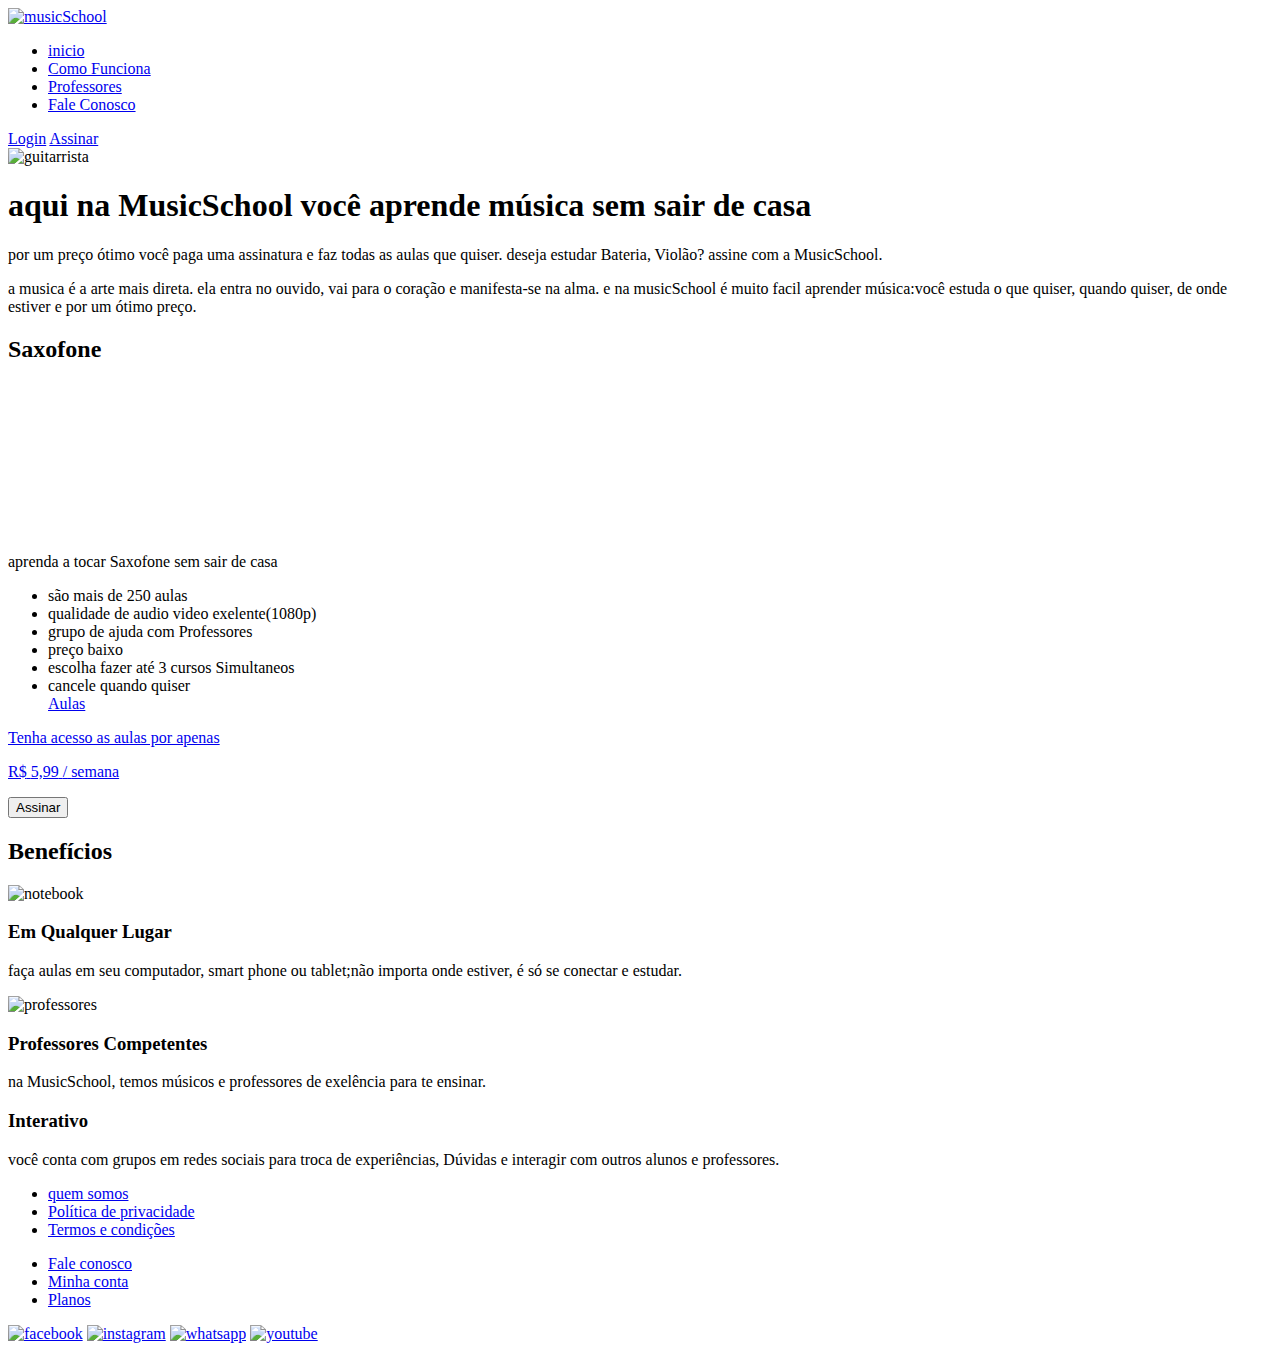
==== index.html @ 0970e5f9 "alterado links para pagina de planos" ====
<!DOCTYPE html>
<html lang="pt-br">
<head>
    <meta charset="UTF-8">
    <meta name="viewport" content="width=device-width, initial-scale=1.0">
    <title>inicio - MusicSchool</title>
    <link rel="stylesheet" href="css/estilo.css">
    <link href="https://fonts.googleapis.com/css2?family=Open+Sans&family=Ubuntu&display=swap" rel="stylesheet"> </head>
<body>
    <header class="head">
        <div class="logo">
            <a href="index.html"><img src="svg/MusicSchoollogo.svg" alt="musicSchool"></a>
        </div>
        <div class="flex-menu">
        <nav class="menu">
            <ul>
               <li><a href="index.html">inicio</a></li>
               <li><a href="comofunciona.html">Como Funciona</a></li>
               <li><a href="professores.html">Professores</a></li>
               <li><a href="contato.html">Fale Conosco</a></li>
            </ul> <!-- menu de navegação principal -->
        </nav>
        <div class="submenu">
            <a href="login.html">Login</a>
            <a href="planos.html" class="btn-assinar">Assinar</a>
        </div>
    </div>
    </header>  <!-- fim do header -->

    <section class="apresentacao">
        <div class="apresentacao-img">
            <img src="img/img-guitarHome.png" alt="guitarrista">
        </div>
        <div class="apresentacao-text">
            <h1>aqui na <span class="musicSchool">MusicSchool</span> você aprende música
                sem sair de casa
            </h1>
            <p class="hide">
                por um preço ótimo você paga uma assinatura e faz todas as aulas que quiser.
                deseja estudar Bateria, Violão? assine com a MusicSchool.
            </p>
            <p class="hide">
                a musica é a arte mais direta. ela entra no ouvido, vai para o coração e manifesta-se na alma.
                e na musicSchool é muito facil aprender música:você estuda o que quiser, quando quiser, de onde estiver e por um ótimo preço.
            </p>
        </div>
    </section>
    <section class="instruments">
        <div class="instruments-item1 stri"></div>
        <div class="instruments-item2 stri"></div>
        <div class="instruments-item3 stri"></div>
        <div class="instruments-item4 stri"></div>
        <div class="instruments-item5 stri"></div>
        <div class="instruments-item6 stri"></div>
    </section>
    <div class="instruments-line"></div>

    <section>
        <h2 class="instrument-active">Saxofone</h2>
        <div class="line"></div>
        <div class="video-instrument">
            <div class="video-play">
                <iframe  src='' frameborder=”0” allowfullscreen>
                </iframe>
            </div>
            <div class="desc-video-play">
                <p>aprenda a tocar <span class="instrumento-rel">Saxofone</span> sem sair de casa</p>
                <ul>
                    <li>são mais de 250 aulas</li>
                    <li>qualidade de audio  video exelente(1080p)</li>
                    <li>grupo de ajuda com Professores</li>
                    <li>preço baixo</li>
                    <li>escolha fazer até 3 cursos Simultaneos</li>
                    <li>cancele quando quiser</li>

                    <a class="btn-aulas" href="login.html">Aulas</a>
                </ul>
                <object data="svg/icons8-música.svg" type="image/svg+xml" class="icon-music1"></object>
                <object data="svg/icons8-música.svg" type="image/svg+xml" class="icon-music2"></object>
                <object data="svg/icons8-música.svg" type="image/svg+xml" class="icon-music3"></object>
                <object data="svg/icons8-música.svg" type="image/svg+xml" class="icon-music4"></object>


            </div>
        </div>
    </section>

    <div class="card-container">
        <a href="planos.html">
        <div class="card">
            <div class="grid1">
                <p>Tenha acesso as aulas por apenas</p>
            </div>
            <div class="grid2">
                <object data="svg/contract.svg" type="image/svg+xml"></object>
            </div>
            <div class="grid3">
                <p><span class="s-moeda">R$</span>
                    <span class="s-preco">5,99</span>
                    <span>/</span>
                    <span class="plano">semana</span>
                </p>          
            </div>
            <div class="grid4">
                <button class="btn-as-card grid4">Assinar</button>
            </div>  
        </div>
    </a>
    </div>
    <!-- fim do card -->

    <div class="servicos">
        <h2>Benefícios</h2>
        <div class="servicos-container">
            <div class="bnf1">
                <img src="svg/notebook.svg" alt="notebook">
                <h3>Em Qualquer Lugar</h3>
                <p>
                    faça aulas em seu computador, smart phone ou tablet;não importa onde 
                    estiver, é só se conectar e estudar.
                </p>
            </div>
            <div class="bnf2">
                <img src="svg/education.svg" alt="professores">
                <h3>Professores Competentes</h3>
                <p>
                    na MusicSchool, temos músicos e professores de exelência para te ensinar.
                </p>
            </div>
            <div class="bnf3">
                <object data="svg/message.svg" type="image/svg+xml"></object>
                <h3>Interativo</h3>
                <p>
                    você conta com grupos em redes sociais para troca de experiências, Dúvidas
                    e interagir com outros alunos e professores.
                </p>
            </div>
        </div>
    </div>
    <footer class="footer">
        <nav class="nav-footer">
            <ul>
                <li><a href="#">quem somos</a></li>
                <li><a href="#">Política de privacidade</a></li>
                <li><a href="#">Termos e condições</a></li>
            </ul>
            <ul>
                <li><a href="contato.html">Fale conosco</a></li>
                <li><a href="login.html">Minha conta</a></li>
                <li><a href="planos.html">Planos</a></li>
            </ul>
        </nav>
        <div class="redes-sociais">
            <a href="#"><img src="svg/facebook.svg" alt="facebook"></a>
            <a href="#"><img src="svg/instagram(1).svg" alt="instagram"></a>
            <a href="#"> <img src="svg/whatsapp.svg" alt="whatsapp"></a>
            <a href="#"><img src="svg/youtube.svg" alt="youtube"></a>
        </div>
    </footer>

    <script src="https://ajax.googleapis.com/ajax/libs/jquery/3.5.1/jquery.min.js"></script>
    <script src="JS/script.js"></script>
</body>
</html>
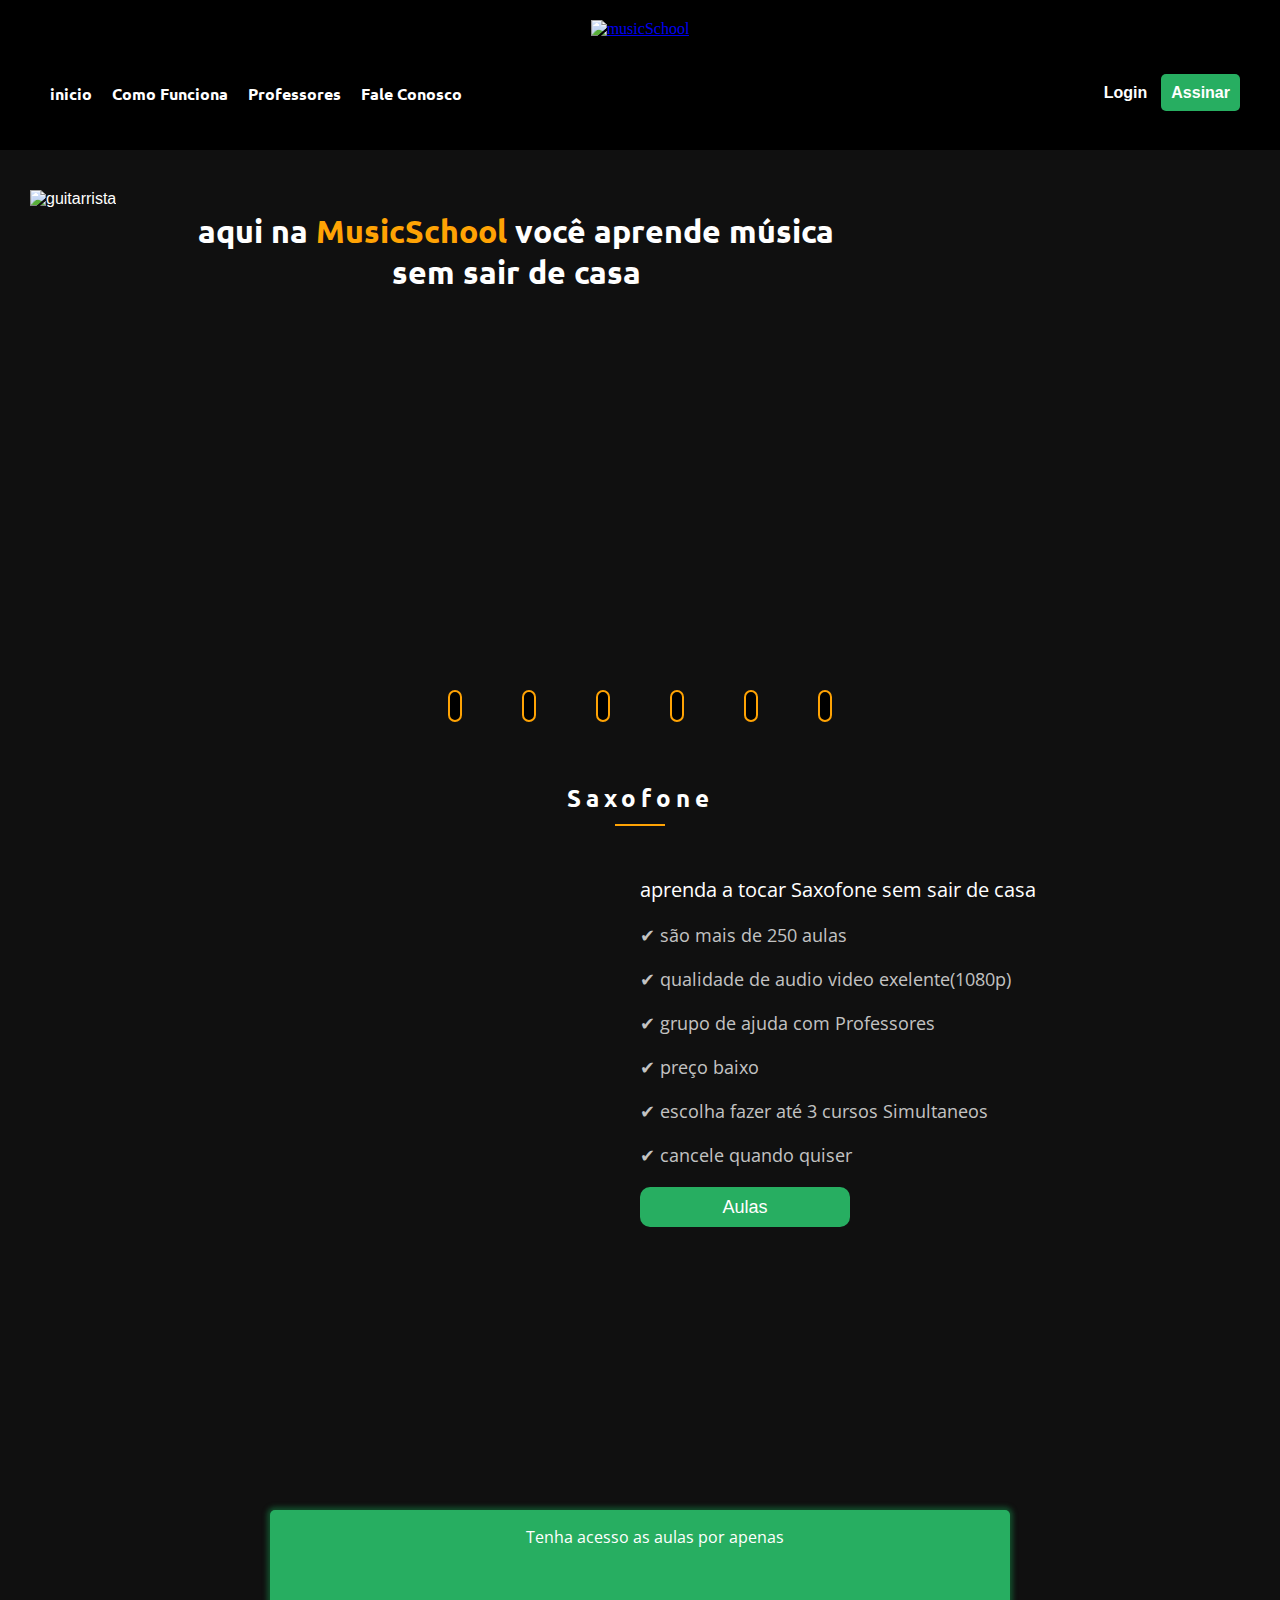
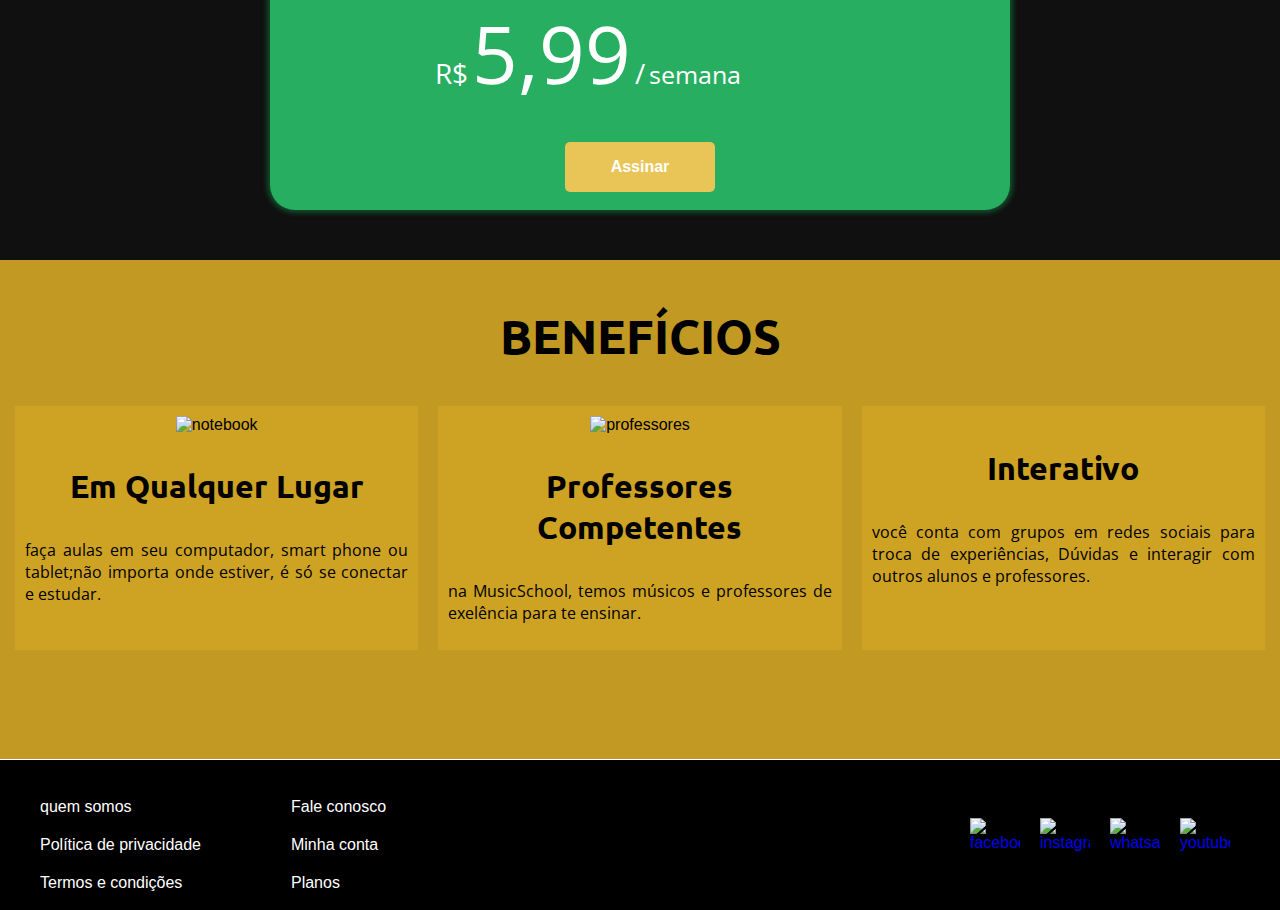
==== commit a686d140: "cores modificadas" ====
--- a/index.html
+++ b/index.html
@@ -4,6 +4,7 @@
     <meta charset="UTF-8">
     <meta name="viewport" content="width=device-width, initial-scale=1.0">
     <title>inicio - MusicSchool</title>
+    <link rel="icon" href="/favicon.ico" type="image/x-icon">
     <link rel="stylesheet" href="css/estilo.css">
     <link href="https://fonts.googleapis.com/css2?family=Open+Sans&family=Ubuntu&display=swap" rel="stylesheet"> </head>
 <body>
@@ -24,6 +25,22 @@
             <a href="login.html">Login</a>
             <a href="planos.html" class="btn-assinar">Assinar</a>
         </div>
+    </div>
+    <!--mobile menu-->
+    <div class="menu-mobile" >
+        <button class="menu-target" onclick="togglemenu()"><img src="img/cardapio.png"></button>
+        <div class="submenu-mobile">
+            <a href="login.html">Login</a>
+            <a href="planos.html" class="btnn-assinar">Assinar</a>
+        </div>    		
+        <nav class="mobile-nav" id="menu-mob">
+            <ul>
+               <li><a href="index.html">inicio</a></li>
+               <li><a href="comofunciona.html">Como Funciona</a></li>
+               <li><a href="professores.html">Professores</a></li>
+               <li><a href="contato.html">Fale Conosco</a></li>
+            </ul> <!-- menu de navegação principal -->
+        </nav>
     </div>
     </header>  <!-- fim do header -->
 
@@ -140,9 +157,9 @@
     <footer class="footer">
         <nav class="nav-footer">
             <ul>
-                <li><a href="#">quem somos</a></li>
-                <li><a href="#">Política de privacidade</a></li>
-                <li><a href="#">Termos e condições</a></li>
+                <li><a href="quemsomos.html">quem somos</a></li>
+                <li><a href="politica-de-privacidade.html">Política de privacidade</a></li>
+                <li><a href="comofunciona.html">Termos e condições</a></li>
             </ul>
             <ul>
                 <li><a href="contato.html">Fale conosco</a></li>
--- a/css/estilo.css
+++ b/css/estilo.css
@@ -0,0 +1,1349 @@
+/* Váriaveis com cores */
+:root {
+--var-background:#101010;
+--var-background2:#000000;
+--var-amarelo:#ffa304;
+--var-green:#27ae61;
+--var-blue:#17abe7;
+}
+button:focus {
+    outline:none;
+}
+
+li {
+    margin:0;
+    padding:0;
+}
+ul {
+    margin:0;
+    padding:0;
+}
+
+body {
+    background-color:#101010;
+    margin:0;
+    padding:0;
+    outline-color:red;
+}
+/* personalizar a barra em geral, aqui estou definindo 10px de largura para a barra vertical
+e 10px de altura para a barra horizontal */
+::-webkit-scrollbar {
+    width:5px;
+    }
+     
+    /* aqui é para personalizar o fundo da barra, neste caso estou colocando um fundo cinza escuro*/
+    ::-webkit-scrollbar-track {
+    background:#000000;
+    }
+     
+    /* aqui é a alça da barra, que demonstra a altura que você está na página
+    estou colocando uma cor azul clara nela*/
+    ::-webkit-scrollbar-thumb {
+    background: #ffffff;
+    border-radius:25px;
+}
+input:focus {
+    outline:none !important;
+}
+
+
+/* estilo do cabeçalho */
+.head {
+    height: 150px;
+    background-color:#000000;
+    padding-top:20px;
+    box-sizing:border-box;
+}
+
+.logo {
+    text-align:center;
+    position:relative;
+}
+.logo::after {
+    position:absolute;
+    content:url(../svg/logo-decoration.svg);
+    display:block;
+    /* transform:translate(600px,-30px) */
+    left:30px;
+    right:0;
+    top:30px;
+}
+
+.flex-menu {
+    display: flex;
+    flex-direction: row;
+    justify-content: space-between;
+    align-items: center;
+    height: 110px;
+}
+
+.menu {
+    font-family: Arial, Helvetica, sans-serif;
+    font-weight: bold;
+    margin-left: 40px;
+   
+}
+.menu ul {
+    display:flex;
+    flex-direction: row;
+
+}
+.menu li {
+    gap:10px;
+    padding:10px;
+    list-style: none;
+}
+
+.menu li a{
+    color:white;
+    text-decoration: transparent;
+    transition: all ease-in .3s;
+    font-family: 'Ubuntu', sans-serif;
+}
+.menu li a:hover {
+    text-decoration:underline;
+    text-decoration-color: #ffa304;
+}
+
+.submenu {
+    align-items: flex-end;
+}
+
+.submenu a {
+    font-family: Arial, Helvetica, sans-serif;
+    font-weight: bold;
+    text-decoration: none;
+    color:white;
+    padding: 10px;
+}
+
+.btn-assinar {
+    background-color:var(--var-green);
+    padding:20px;
+    border-radius: 5px;
+    margin-right:40px;
+}
+
+.btn-assinar:hover {
+    box-shadow: 0 0 10px rgb(38, 233, 38);
+}
+.menu-target {
+    background:none;
+    border:none;
+}
+.menu-mobile {
+	width:100%;
+    margin-bottom:40px;
+    display:none;
+}
+.menu-mobile img {
+    width:38px;
+    margin-left:30px;
+    cursor:pointer;
+}
+
+.mobile-nav li {
+	text-align:center;
+}
+.mobile-nav li:hover {
+	background-color:#ffa304;
+}
+.mobile-nav li a {
+	font-family:sans-serif;
+	text-transform:uppercase;
+	text-decoration:none;
+	color:white;
+	display:block;
+	padding:15px;
+}
+.submenu-mobile {
+    display:inline-block;
+    float:right;
+	margin-right:20px;
+    margin-top:15px;
+}
+.submenu-mobile a {
+	text-decoration:none;
+	color:rgb(255, 255, 255);
+    font-family:sans-serif;
+    margin-left:5px;
+    margin-right:5px;
+}
+.submenu-mobile .btnn-assinar {
+	background:#27ae61;
+	padding:8px;
+	display:inline-block;
+	border-radius:5px;
+}
+/* sessão de apresentação */
+@keyframes blur {
+    0% {
+        color:rgb(49, 49, 49);
+    }
+    100% {
+        color:white;
+    }
+}
+
+.apresentacao {
+    display:flex;
+    flex-direction: row;
+    color:white;
+    font-family: Impact, Haettenschweiler, 'Arial Narrow Bold', sans-serif;
+    align-items: stretch;
+    flex-wrap: nowrap;
+    margin-top:40px;
+    height: 400px;
+}
+.apresentacao-img {
+    margin-left:40px;
+    margin-left:30px;
+    margin-right:30px;
+}
+.apresentacao-img img {
+    height: 100%;
+    width: 100%;
+    object-fit: contain;
+}
+
+.apresentacao-text {
+    max-width: 700px;
+    margin-left:20px;
+    margin-right:20px;
+}
+.apresentacao-text p {
+    animation-name: blur;
+    animation-duration: 1s;
+    animation-timing-function: ease-in;
+    animation-iteration-count: 1;
+    font-family: 'Open Sans', sans-serif;
+}
+.apresentacao h1 {
+    text-align: center;
+    z-index:300;
+    font-size:32px;
+    font-family: 'Ubuntu', sans-serif;
+}
+.hide {
+    display:none;
+}
+.musicSchool {
+    color:#ffa304;
+}
+
+/* seção de intruments interaćão */
+.instruments {
+    display:flex;
+    justify-content: center;
+    margin-top:100px;
+    position:relative;
+
+}
+.instruments::after {
+    content:'';
+    background: url(../svg/linhaestilo.svg)no-repeat;
+    height:3px;
+    width:600px;
+    position:absolute;
+    top:25px;
+    transform: translateX(0px);
+    z-index:-10;
+}
+
+.instruments-item1::after {
+    content:url(../svg/saxofone-amarelo.svg);
+    display:block;
+    padding:5px;
+    border:2px solid #ffa304;
+    border-radius: 10px;
+    background-color: black;
+    margin-left:30px;
+    margin-right:30px;
+
+}
+.instruments-item1Novo::after {
+    content:url(../svg/saxofone-amarelo2.svg);
+    display:block;
+    padding:5px;
+    border:2px solid #ffa304;
+    border-radius: 10px;
+    background-color: black;
+
+}
+.instruments-item2::after {
+    content:url(../svg/electric-guitar-amarelo.svg);
+    display:block;
+    padding:5px;
+    border:2px solid #ffa304;
+    border-radius: 10px;
+    background-color: black;
+    margin-left:30px;
+    margin-right:30px;
+}
+.instruments-item2Novo::after {
+    content:url(../svg/electric-guitar-branco.svg);
+    display:block;
+    padding:5px;
+    border:2px solid #ffa304;
+    border-radius: 10px;
+    background-color: black;
+
+}
+
+.instruments-item3::after {
+    content:url(../svg/piano-amarelo.svg);
+    display:block;
+    padding:5px;
+    border:2px solid #ffa304;
+    border-radius: 10px;
+    background-color: black;
+    margin-left:30px;
+    margin-right:30px;
+}
+.instruments-item3Novo::after {
+    content:url(../svg/piano-branco.svg);
+    display:block;
+    border:2px solid #ffa304;
+    border-radius: 10px;
+    background-color: black;
+}
+
+.instruments-item4::after {
+    content:url(../svg/flute-amarelo.svg);
+    display:block;
+    padding:5px;
+    border:2px solid #ffa304;
+    border-radius: 10px;
+    background-color: black;
+    margin-left:30px;
+    margin-right:30px;
+}
+.instruments-item4Novo::after {
+    content:url(../svg/flute-branco.svg);
+    display:block;
+    padding:5px;
+    border:2px solid #ffa304;
+    border-radius: 10px;
+    background-color: black;
+}
+.instruments-item5::after {
+    content:url(../svg/drums-amarelo.svg);
+    display:block;
+    padding:5px;
+    border:2px solid #ffa304;
+    border-radius: 10px;
+    background-color: black;
+    margin-left:30px;
+    margin-right:30px;
+}
+.instruments-item5Novo::after {
+    content:url(../svg/drums-branco.svg);
+    display:block;
+    padding:5px;
+    border:2px solid #ffa304;
+    border-radius: 10px;
+    background-color: black;
+}
+.instruments-item6::after {
+    content:url(../svg/guitar-amarelo.svg);
+    display:block;
+    padding:5px;
+    border:2px solid #ffa304;
+    border-radius: 10px;
+    background-color: black;
+    margin-left:30px;
+    margin-right:30px;
+}
+.instruments-item6Novo::after {
+    content:url(../svg/guitar-branco.svg);
+    display:block;
+    padding:5px;
+    border:2px solid #ffa304;
+    border-radius: 10px;
+    background-color: black;
+
+}
+
+
+/* video relacionado aos cursos + desc */
+.instrument-active {
+    color:white;
+    text-align:center;
+    font-family: 'Ubuntu', sans-serif;
+    margin-top:60px;
+    letter-spacing: 5px;
+    font-size:24px;
+}
+.line {
+    margin-bottom:30px;
+    display:flex;
+    justify-content: center;
+    margin-top:-10px;
+}
+.line::after {
+    content:'';
+    width:50px;
+    height:2px;
+    background:#ffa304;
+    display:block;
+}
+iframe {
+    width:80%;
+    height: 500px;
+    border:none;
+    margin-left:80px;
+    margin-bottom:100px;
+}
+.video-instrument {
+    display:grid;
+    color:#ffffffc2;
+    font-family: Arial, Helvetica, sans-serif;
+    grid-template-columns: 4fr 4fr;
+    grid-template-rows: 2fr;
+}
+
+.desc-video-play ul li {
+    margin:20px 0;
+    padding:0;
+    font-size:18px;
+    list-style:none;
+    font-family:'Open Sans', sans-serif;
+}
+.desc-video-play object {
+    width: 64px;
+    margin:40px;
+}
+.desc-video-play ul li::before {
+    display:inline-block;
+    content:'\2714';
+    margin-right:5px;
+}
+.desc-video-play p {
+    color:white;
+    font-size:20px;
+    font-family:'Open Sans', sans-serif;
+
+}
+.btn-aulas {
+    background-color:#27ae61;
+    padding:5px;
+    color:white;
+    display:block;
+    width:200px;
+    height:30px;
+    line-height: 30px;
+    border-radius: 10px;
+    text-decoration:none;
+    text-align:center;
+    font-size:18px;
+    font-family: sans-serif;
+    transition:background-color ease-out .3s;
+}
+.btn-aulas:hover {
+    background:#22c067;
+}
+
+/* card serviço */
+
+.card-container {
+    display:flex;
+    justify-content: center;
+    align-items: center;
+    width: 100%;
+    height:400px;
+}
+.card-container a {
+    text-decoration:none;
+    color:black;
+}
+.card {
+    background-color:#27ae61;
+    width:740px;
+    height: 300px;
+    border-radius:5px 5px 25px 25px;
+    text-align: center;
+    display:grid;
+    grid-template-areas: "a a a a a a"
+                         "b b c c c c"
+                         "d d d d d d";
+    box-shadow: 0 0 5px 3px #134d2c;
+}
+
+.grid1 {
+    grid-area: a;
+    display:block;
+}
+.grid2 {
+    grid-area: b;
+
+}
+.grid3 {
+    grid-area: c;
+    justify-self: self-start;
+
+}
+.grid4 {
+    grid-area:d;
+}
+
+.card p {
+    font-family:'Open Sans', sans-serif;
+    font-size:16px;
+    color:#ffffff;
+    margin-left:30px;
+}
+.card span {
+    color:white;
+    font-family:'Open Sans', sans-serif;
+    font-size:28px;
+}
+.card .s-moeda {
+    text-transform: uppercase;
+    font-size:28px;
+}
+.card .s-preco {
+    font-size:80px;
+}
+.card .plano {
+    font-size:25px;
+}
+.btn-as-card {
+    background-color:rgb(233, 197, 88);
+    color:#ffffff;
+    font-weight: bold;
+    font-family: Arial, Helvetica, sans-serif;
+    font-size:16px;
+    width:150px;
+    height:50px;
+    border:none;
+    padding:5px;
+    border-radius:5px;
+    text-align: center;
+    transition: all ease-out .4s;
+    margin-top:0;
+    cursor:pointer;
+}
+.btn-as-card:hover {
+    background-color: #ffffff;
+    color:black;
+}
+
+.card object {
+    width:120px;
+    height: 120px;
+}
+
+
+/* Beneficios */
+
+
+.servicos {
+    height:500px;
+    background-color:rgba(238, 188, 40, 0.8);
+    text-align:center;
+    color:#000000;
+    font-family: Arial, Helvetica, sans-serif;
+    padding:5px;
+    box-sizing: border-box;
+    border-bottom:1px solid white;
+    z-index: 10;
+}
+.servicos object {
+    width:100px;
+    height: 100px;
+}
+.servicos img {
+    width:100px;
+    height:100px;
+}
+.servicos h2 {
+    font-size:48px;
+    text-transform: uppercase;
+    font-family: 'Ubuntu', sans-serif;
+}
+
+.servicos-container {
+    display:flex;
+    flex-direction: row;
+    justify-content: space-evenly;
+}
+.servicos-container h3 {
+    z-index:10;
+    font-size:32px;
+    font-family: 'Ubuntu', sans-serif;
+}
+.servicos-container p {
+    text-align:justify;
+    max-width:500px;
+    font-family: 'Open Sans', sans-serif;
+}
+.bnf1, .bnf2, .bnf3 {
+    padding:10px;
+    transition:background ease-out .2s;
+    background:rgba(238, 188, 40,0.3);
+    margin-left: 10px;
+    margin-right: 10px;
+}
+
+.bnf1:hover, .bnf2:hover, .bnf3:hover {
+    background-color:rgba(238, 188, 40, 0.9);
+}
+
+/* rodapé do site */
+
+.footer {
+    background-color: #000000;
+    font-family: Arial, Helvetica, sans-serif;
+    display:flex;
+    flex-direction: row;
+    justify-content: space-between;
+    height: 150px;
+}
+.footer .nav-footer a {
+    color:#ffffff;
+    text-decoration: none;
+}
+.footer .nav-footer a:hover {
+    text-decoration: underline;
+    text-decoration-color: #ffa304;
+}
+.footer .nav-footer li {
+    list-style:none;
+    margin-top:20px;
+    margin-left:40px;
+}
+.footer .nav-footer {
+    display:flex;
+    flex-direction: row;
+    align-items: center;
+    gap:50px;
+}
+.footer .redes-sociais {
+    display:flex;
+    align-items: center;
+    margin-right: 40px;
+}
+
+.footer .redes-sociais img{
+    display:inline-block;
+    width: 50px;
+    margin-left:10px;
+    margin-right:10px;
+}
+
+@media screen and (max-width:530px) {
+    .flex-menu {
+        display:none;
+    }
+    .menu-mobile {
+        display:block;
+    }
+    .mobile-nav {
+        display:none;
+    }
+    .head {
+        height: auto;
+        background-color:#000000;
+        padding-top:20px;
+        box-sizing:border-box;
+        border-bottom:1px solid #222222;
+    }
+    .logo {
+        text-align:center;
+        position:relative;
+        margin-bottom:50px;
+    }
+    .apresentacao {
+        display:block;
+        height:530px;
+    }
+    .apresentacao-img {
+        margin-left:0px;
+        text-align:center;
+    }
+    .apresentacao-img img {
+        height: 80%;
+        width: 80%;
+    }
+    .apresentacao h1 {
+        text-align: center;
+        font-size:20px;
+    }
+
+    /* media queries instrumentos */
+
+    .instruments {
+        justify-content:flex-start;
+        margin-top:60px;
+        flex-wrap:wrap;
+    }
+    .instruments::after {
+        width:100%;
+    }
+    .instruments::before {
+        content:'';
+        background: url(../svg/linhaestilo.svg)no-repeat;
+        height:3px;
+        width:100%;
+        position:absolute;
+        top:105px;
+        transform: translateX(0px);
+        z-index:-10;
+    }
+    
+    .instruments-item1::after {
+        margin-left:50px;
+    }
+    .instruments-item1Novo::after {
+                    margin-left:50px;
+    }
+    .instruments-item2::after {
+        margin-left:40px;
+    }
+    .instruments-item2Novo::after {
+        margin-left:40px;
+    
+    }
+    
+    .instruments-item3::after {
+      margin-left:40px;
+      margin-right:40px;
+    }
+    .instruments-item3Novo::after {
+        margin-left:40px;
+        margin-right:40px;
+    }
+    
+    .instruments-item4::after {
+        margin-top:20px;
+        margin-left:50px;
+    }
+    .instruments-item4Novo::after {
+        margin-top:20px;
+        margin-left:50px;
+    }
+    .instruments-item5::after {
+        margin-top:20px;
+        margin-left:40px;
+    
+    }
+    .instruments-item5Novo::after {
+        margin-top:20px;
+        margin-left:40px;
+    
+    }
+    .instruments-item6::after {
+        margin-top:20px;
+        margin-left:40px;
+    
+    }
+    .instruments-item6Novo::after {
+        margin-top:20px;
+        margin-left:40px;
+    
+    }
+    /* video relacionado aos cursos + desc */
+
+.instrument-active {
+    font-size:20px;
+}
+.line::after {
+    width:20px;
+}
+.video-instrument {
+    display:block;
+    text-align:center;
+    height:880px;
+    overflow:hidden;
+}
+iframe {
+    width:90%;
+    height: 400px;
+    border:none;
+    margin-left:10px;
+    margin-bottom:30px
+}
+.desc-video-play ul li {
+    margin:20px 0;
+    margin-left:40px;
+    font-size:12px;
+    text-align:left;
+}
+.desc-video-play object {
+    width: 50px;
+    margin:40px;
+}
+.desc-video-play p {
+    font-size:18px;
+}
+.btn-aulas {
+    width:100px;
+    margin:0 auto;
+}
+/* card serviço */
+
+.card-container {
+    display:none;
+  }
+  /* Beneficios */
+
+
+.servicos {
+    height:auto;
+}
+.bnf1,.bnf2,.bnf3 {
+	margin-top:5px;
+}
+.servicos object {
+    width:50px;
+    height: 50px;
+}
+.servicos img {
+    width:50px;
+    height:50px;
+}
+.servicos h2 {
+    font-size:28px;
+}
+
+.servicos-container {
+    display:block;
+}
+.servicos-container h3 {
+    font-size:22px;
+}
+.servicos-container p {
+    text-align:left;
+    max-width:400px;
+}
+/* rodapé do site */
+
+.footer {
+    background-color: #000000;
+    font-family: Arial, Helvetica, sans-serif;
+    display:flex;
+    flex-direction: column;
+    height: auto;
+}
+.footer .nav-footer li {
+    list-style:none;
+    margin-top:20px;
+    margin-left:40px;
+    
+}
+.footer .nav-footer li:after {
+	content:'';
+	display:block;
+	width:20px;
+	height:2px;
+	background:gray;
+	margin-top:5px;
+}
+.footer .nav-footer {
+    display:block;
+    width:160px;
+    margin:0 auto;
+    text-align:left;
+}
+.footer .redes-sociais {
+			 margin-top:40px;
+    display:flex;
+    justify-content: space-evenly;
+    margin-right: 0px;
+    margin-bottom:15px;
+}
+
+.footer .redes-sociais img{
+    display:inline-block;
+    width: 40px;
+    
+}
+
+}
+@media screen and (max-width:392px) {
+    .instruments {
+        display:flex;
+        justify-content: center;
+        margin-top:100px;
+        position:relative;
+    
+    }
+    .instruments::after {
+        content:'';
+        background: url(../svg/linhaestilo.svg)no-repeat;
+        height:3px;
+        width:100%;
+        position:absolute;
+        top:25px;
+        transform: translateX(0px);
+        z-index:-10;
+    }
+    
+    .instruments-item1::after {
+        content:url(../svg/saxofone-amarelo.svg);
+        display:block;
+        padding:5px;
+        border:2px solid #ffa304;
+        border-radius: 10px;
+        background-color: black;
+        margin-left:30px;
+        margin-right:30px;
+    
+    }
+    .instruments-item1Novo::after {
+        content:url(../svg/saxofone-amarelo2.svg);
+        display:block;
+        padding:5px;
+        border:2px solid #ffa304;
+        border-radius: 10px;
+        background-color: black;
+    
+    }
+    .instruments-item2::after {
+        content:url(../svg/electric-guitar-amarelo.svg);
+        display:block;
+        padding:5px;
+        border:2px solid #ffa304;
+        border-radius: 10px;
+        background-color: black;
+        margin-left:30px;
+        margin-right:30px;
+    }
+    .instruments-item2Novo::after {
+        content:url(../svg/electric-guitar-branco.svg);
+        display:block;
+        padding:5px;
+        border:2px solid #ffa304;
+        border-radius: 10px;
+        background-color: black;
+    
+    }
+    
+    .instruments-item3::after {
+        content:url(../svg/piano-amarelo.svg);
+        display:block;
+        padding:5px;
+        border:2px solid #ffa304;
+        border-radius: 10px;
+        background-color: black;
+        margin-left:30px;
+        margin-right:30px;
+    }
+    .instruments-item3Novo::after {
+        content:url(../svg/piano-branco.svg);
+        display:block;
+        border:2px solid #ffa304;
+        border-radius: 10px;
+        background-color: black;
+    }
+    
+    .instruments-item4::after {
+        content:url(../svg/flute-amarelo.svg);
+        display:block;
+        padding:5px;
+        border:2px solid #ffa304;
+        border-radius: 10px;
+        background-color: black;
+        margin-left:30px;
+        margin-right:30px;
+    }
+    .instruments-item4Novo::after {
+        content:url(../svg/flute-branco.svg);
+        display:block;
+        padding:5px;
+        border:2px solid #ffa304;
+        border-radius: 10px;
+        background-color: black;
+    }
+    .instruments-item5::after {
+        content:url(../svg/drums-amarelo.svg);
+        display:block;
+        padding:5px;
+        border:2px solid #ffa304;
+        border-radius: 10px;
+        background-color: black;
+        margin-left:30px;
+        margin-right:30px;
+    }
+    .instruments-item5Novo::after {
+        content:url(../svg/drums-branco.svg);
+        display:block;
+        padding:5px;
+        border:2px solid #ffa304;
+        border-radius: 10px;
+        background-color: black;
+    }
+    .instruments-item6::after {
+        content:url(../svg/guitar-amarelo.svg);
+        display:block;
+        padding:5px;
+        border:2px solid #ffa304;
+        border-radius: 10px;
+        background-color: black;
+        margin-left:30px;
+        margin-right:30px;
+    }
+    .instruments-item6Novo::after {
+        content:url(../svg/guitar-branco.svg);
+        display:block;
+        padding:5px;
+        border:2px solid #ffa304;
+        border-radius: 10px;
+        background-color: black;
+    
+    }
+}
+
+/* ======================SCREEN TABLET==================== */
+@media screen and (min-width:531px) and (max-width:960px){
+    .flex-menu {
+        display:none;
+    }
+    .menu-mobile {
+        display:block;
+    }
+    .mobile-nav {
+        display:none;
+    }
+    .head {
+        height: auto;
+        background-color:#000000;
+        padding-top:20px;
+        box-sizing:border-box;
+        border-bottom:1px solid #222222;
+    }
+    .logo {
+        text-align:center;
+        position:relative;
+        margin-bottom:50px;
+    }
+    .apresentacao {
+        display:block;
+        height:auto;
+    }
+    .apresentacao-img {
+        margin-left:0px;
+        text-align:center;
+    }
+    .apresentacao-img img {
+        height: 80%;
+        width: 80%;
+    }
+    .apresentacao h1 {
+        text-align: center;
+        font-size:25px;
+        margin-left:20%;
+    }
+    .apresentacao p {
+        margin-left:20%;
+    }
+
+    /* media queries instrumentos */
+
+    .instruments {
+        display:flex;
+        justify-content: center;
+        margin-top:100px;
+        position:relative;
+    
+    }
+    .instruments::after {
+        content:'';
+        background: url(../svg/linhaestilo.svg)no-repeat;
+        height:3px;
+        width:600px;
+        position:absolute;
+        top:25px;
+        transform: translateX(0px);
+        z-index:-10;
+    }
+    
+    .instruments-item1::after {
+        content:url(../svg/saxofone-amarelo.svg);
+        display:block;
+        padding:5px;
+        border:2px solid #ffa304;
+        border-radius: 10px;
+        background-color: black;
+        margin-left:30px;
+        margin-right:30px;
+    
+    }
+    .instruments-item1Novo::after {
+        content:url(../svg/saxofone-amarelo2.svg);
+        display:block;
+        padding:5px;
+        border:2px solid #ffa304;
+        border-radius: 10px;
+        background-color: black;
+    
+    }
+    .instruments-item2::after {
+        content:url(../svg/electric-guitar-amarelo.svg);
+        display:block;
+        padding:5px;
+        border:2px solid #ffa304;
+        border-radius: 10px;
+        background-color: black;
+        margin-left:30px;
+        margin-right:30px;
+    }
+    .instruments-item2Novo::after {
+        content:url(../svg/electric-guitar-branco.svg);
+        display:block;
+        padding:5px;
+        border:2px solid #ffa304;
+        border-radius: 10px;
+        background-color: black;
+    
+    }
+    
+    .instruments-item3::after {
+        content:url(../svg/piano-amarelo.svg);
+        display:block;
+        padding:5px;
+        border:2px solid #ffa304;
+        border-radius: 10px;
+        background-color: black;
+        margin-left:30px;
+        margin-right:30px;
+    }
+    .instruments-item3Novo::after {
+        content:url(../svg/piano-branco.svg);
+        display:block;
+        border:2px solid #ffa304;
+        border-radius: 10px;
+        background-color: black;
+    }
+    
+    .instruments-item4::after {
+        content:url(../svg/flute-amarelo.svg);
+        display:block;
+        padding:5px;
+        border:2px solid #ffa304;
+        border-radius: 10px;
+        background-color: black;
+        margin-left:30px;
+        margin-right:30px;
+    }
+    .instruments-item4Novo::after {
+        content:url(../svg/flute-branco.svg);
+        display:block;
+        padding:5px;
+        border:2px solid #ffa304;
+        border-radius: 10px;
+        background-color: black;
+    }
+    .instruments-item5::after {
+        content:url(../svg/drums-amarelo.svg);
+        display:block;
+        padding:5px;
+        border:2px solid #ffa304;
+        border-radius: 10px;
+        background-color: black;
+        margin-left:30px;
+        margin-right:30px;
+    }
+    .instruments-item5Novo::after {
+        content:url(../svg/drums-branco.svg);
+        display:block;
+        padding:5px;
+        border:2px solid #ffa304;
+        border-radius: 10px;
+        background-color: black;
+    }
+    .instruments-item6::after {
+        content:url(../svg/guitar-amarelo.svg);
+        display:block;
+        padding:5px;
+        border:2px solid #ffa304;
+        border-radius: 10px;
+        background-color: black;
+        margin-left:30px;
+        margin-right:30px;
+    }
+    .instruments-item6Novo::after {
+        content:url(../svg/guitar-branco.svg);
+        display:block;
+        padding:5px;
+        border:2px solid #ffa304;
+        border-radius: 10px;
+        background-color: black;
+    
+    }
+    /* video relacionado aos cursos + desc */
+
+.instrument-active {
+    font-size:20px;
+}
+.line::after {
+    width:20px;
+}
+.video-instrument {
+    display:block;
+    text-align:center;
+    height:880px;
+    overflow:hidden;
+}
+iframe {
+    width:90%;
+    height: 400px;
+    border:none;
+    margin-left:10px;
+    margin-bottom:30px
+}
+.desc-video-play ul li {
+    margin:20px 0;
+    margin-left:40px;
+    font-size:12px;
+    text-align:left;
+}
+.desc-video-play object {
+    width: 50px;
+    margin:40px;
+}
+.desc-video-play p {
+    font-size:18px;
+}
+.btn-aulas {
+    width:100px;
+    margin:0 auto;
+}
+/* card serviço */
+
+.card-container {
+    display:none;
+  }
+  /* Beneficios */
+
+
+  .servicos {
+    height:auto;
+    background-color:rgba(238, 188, 40, 0.8);
+    text-align:center;
+    color:#000000;
+    font-family: Arial, Helvetica, sans-serif;
+    padding:5px;
+    box-sizing: border-box;
+    border-bottom:1px solid white;
+    z-index: 10;
+}
+.servicos object {
+    width:100px;
+    height: 100px;
+}
+.servicos img {
+    width:100px;
+    height:100px;
+}
+.servicos h2 {
+    font-size:48px;
+    text-transform: uppercase;
+    font-family: 'Ubuntu', sans-serif;
+}
+
+.servicos-container {
+    display:flex;
+    flex-direction: row;
+    justify-content: space-evenly;
+}
+.servicos-container h3 {
+    z-index:10;
+    font-size:32px;
+    font-family: 'Ubuntu', sans-serif;
+}
+.servicos-container p {
+    text-align:justify;
+    max-width:500px;
+    font-family: 'Open Sans', sans-serif;
+}
+.bnf1, .bnf2, .bnf3 {
+    padding:10px;
+    transition:background ease-out .2s;
+    background:rgba(238, 188, 40,0.3);
+    margin-left: 10px;
+    margin-right: 10px;
+}
+
+.bnf1:hover, .bnf2:hover, .bnf3:hover {
+    background-color:rgba(238, 188, 40, 0.9);
+}
+/* rodapé do site */
+
+.footer {
+    background-color: #000000;
+    font-family: Arial, Helvetica, sans-serif;
+    display:flex;
+    flex-direction: row;
+    justify-content: space-between;
+    height: 150px;
+}
+.footer .nav-footer a {
+    color:#ffffff;
+    text-decoration: none;
+}
+.footer .nav-footer a:hover {
+    text-decoration: underline;
+    text-decoration-color: #ffa304;
+}
+.footer .nav-footer li {
+    list-style:none;
+    margin-top:20px;
+    margin-left:40px;
+}
+.footer .nav-footer {
+    display:flex;
+    flex-direction: row;
+    align-items: center;
+    gap:50px;
+}
+.footer .redes-sociais {
+    display:flex;
+    align-items: center;
+    margin-right: 40px;
+}
+
+.footer .redes-sociais img{
+    display:inline-block;
+    width: 50px;
+    margin-left:10px;
+    margin-right:10px;
+}
+
+
+}
+
+.dados {
+    margin-bottom:80px;
+}
+.dados form input,select {
+    margin-bottom:5px;
+    color:white !important;
+    padding: 5px !important;
+}
+#estado {
+    width:30%;
+}
+.tabela {
+    background-color:#0e0e0e;
+}
+
+.title-h4 {
+    font-size:18px;
+    font-family: 'Open Sans' !important;
+}
+.subtitle__h4 {
+    font-family: 'Lato';
+    margin-top:25px;
+    margin-left:15px;
+}
+.termos__text {
+    font-size:14px;
+}
+
+label {
+    font-family:'Lato';
+}
+.extra__info {
+    font-family: 'Lato';
+}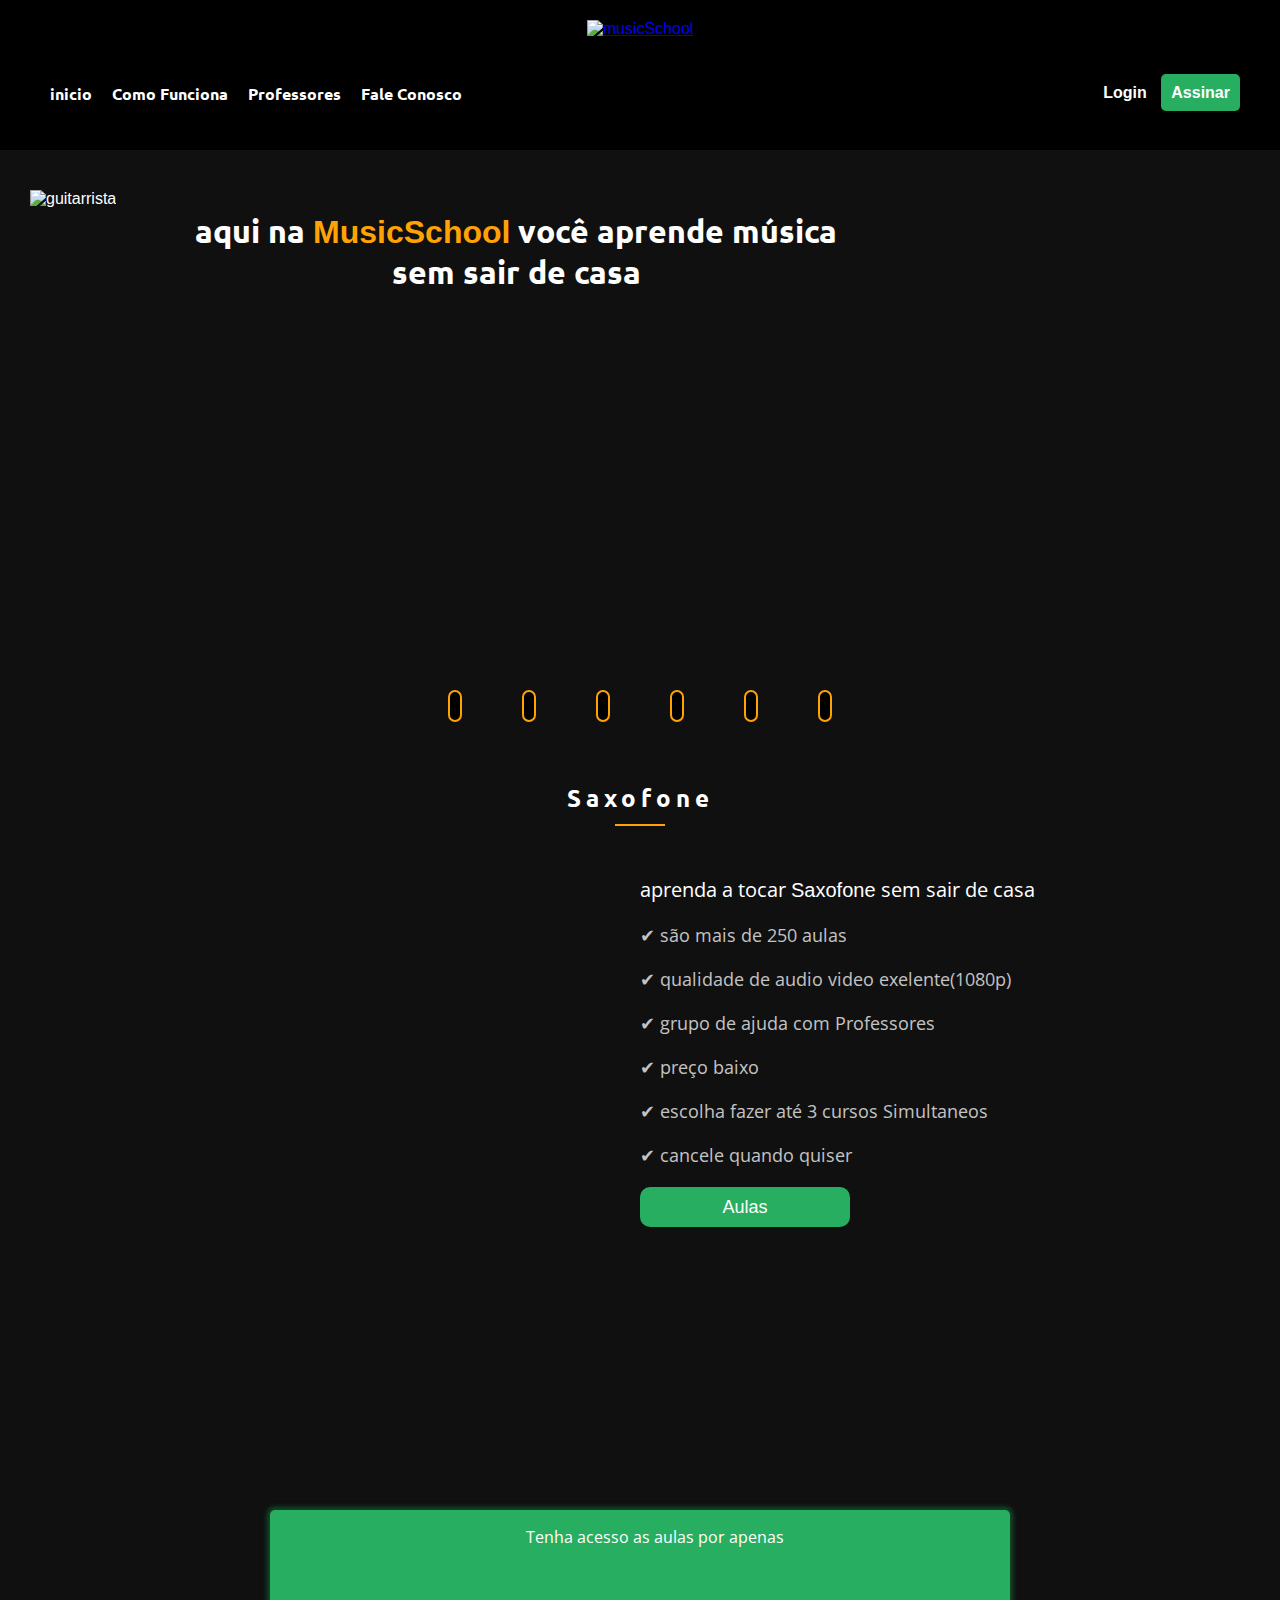
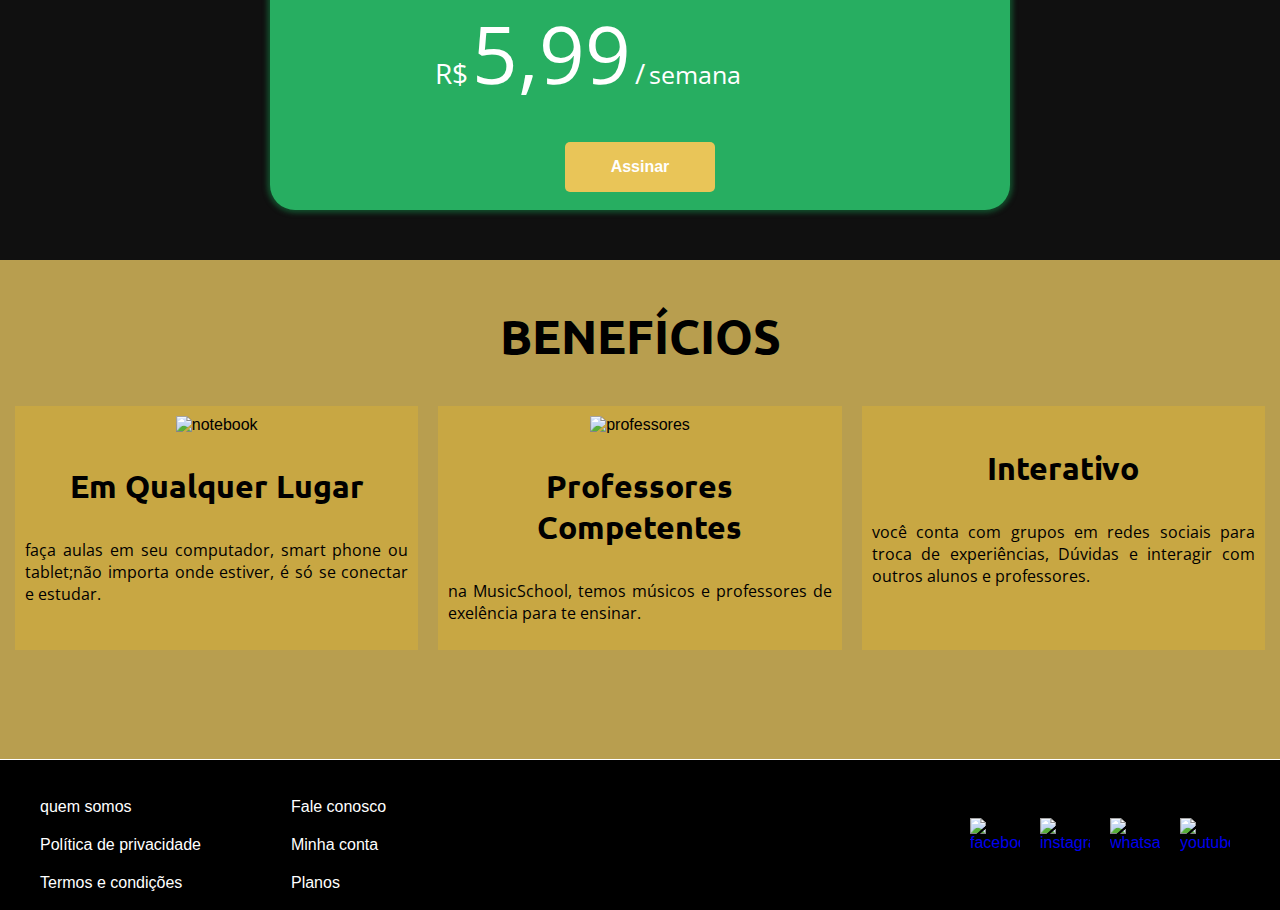
==== commit b6defdd0: "atualiaçao geral" ====
--- a/index.html
+++ b/index.html
@@ -6,7 +6,8 @@
     <title>inicio - MusicSchool</title>
     <link rel="icon" href="/favicon.ico" type="image/x-icon">
     <link rel="stylesheet" href="css/estilo.css">
-    <link href="https://fonts.googleapis.com/css2?family=Open+Sans&family=Ubuntu&display=swap" rel="stylesheet"> </head>
+    <link href="https://fonts.googleapis.com/css2?family=Open+Sans&family=Ubuntu&display=swap" rel="stylesheet"> 
+</head>
 <body>
     <header class="head">
         <div class="logo">
--- a/css/estilo.css
+++ b/css/estilo.css
@@ -5,6 +5,9 @@
 --var-amarelo:#ffa304;
 --var-green:#27ae61;
 --var-blue:#17abe7;
+}
+*{
+    font-family: Arial, Helvetica, sans-serif;
 }
 button:focus {
     outline:none;
@@ -539,7 +542,7 @@
 
 .servicos {
     height:500px;
-    background-color:rgba(238, 188, 40, 0.8);
+    background-color:rgba(226, 194, 95, 0.8);
     text-align:center;
     color:#000000;
     font-family: Arial, Helvetica, sans-serif;
@@ -587,6 +590,7 @@
 
 .bnf1:hover, .bnf2:hover, .bnf3:hover {
     background-color:rgba(238, 188, 40, 0.9);
+    box-shadow: 0 3px 3px black;
 }
 
 /* rodapé do site */
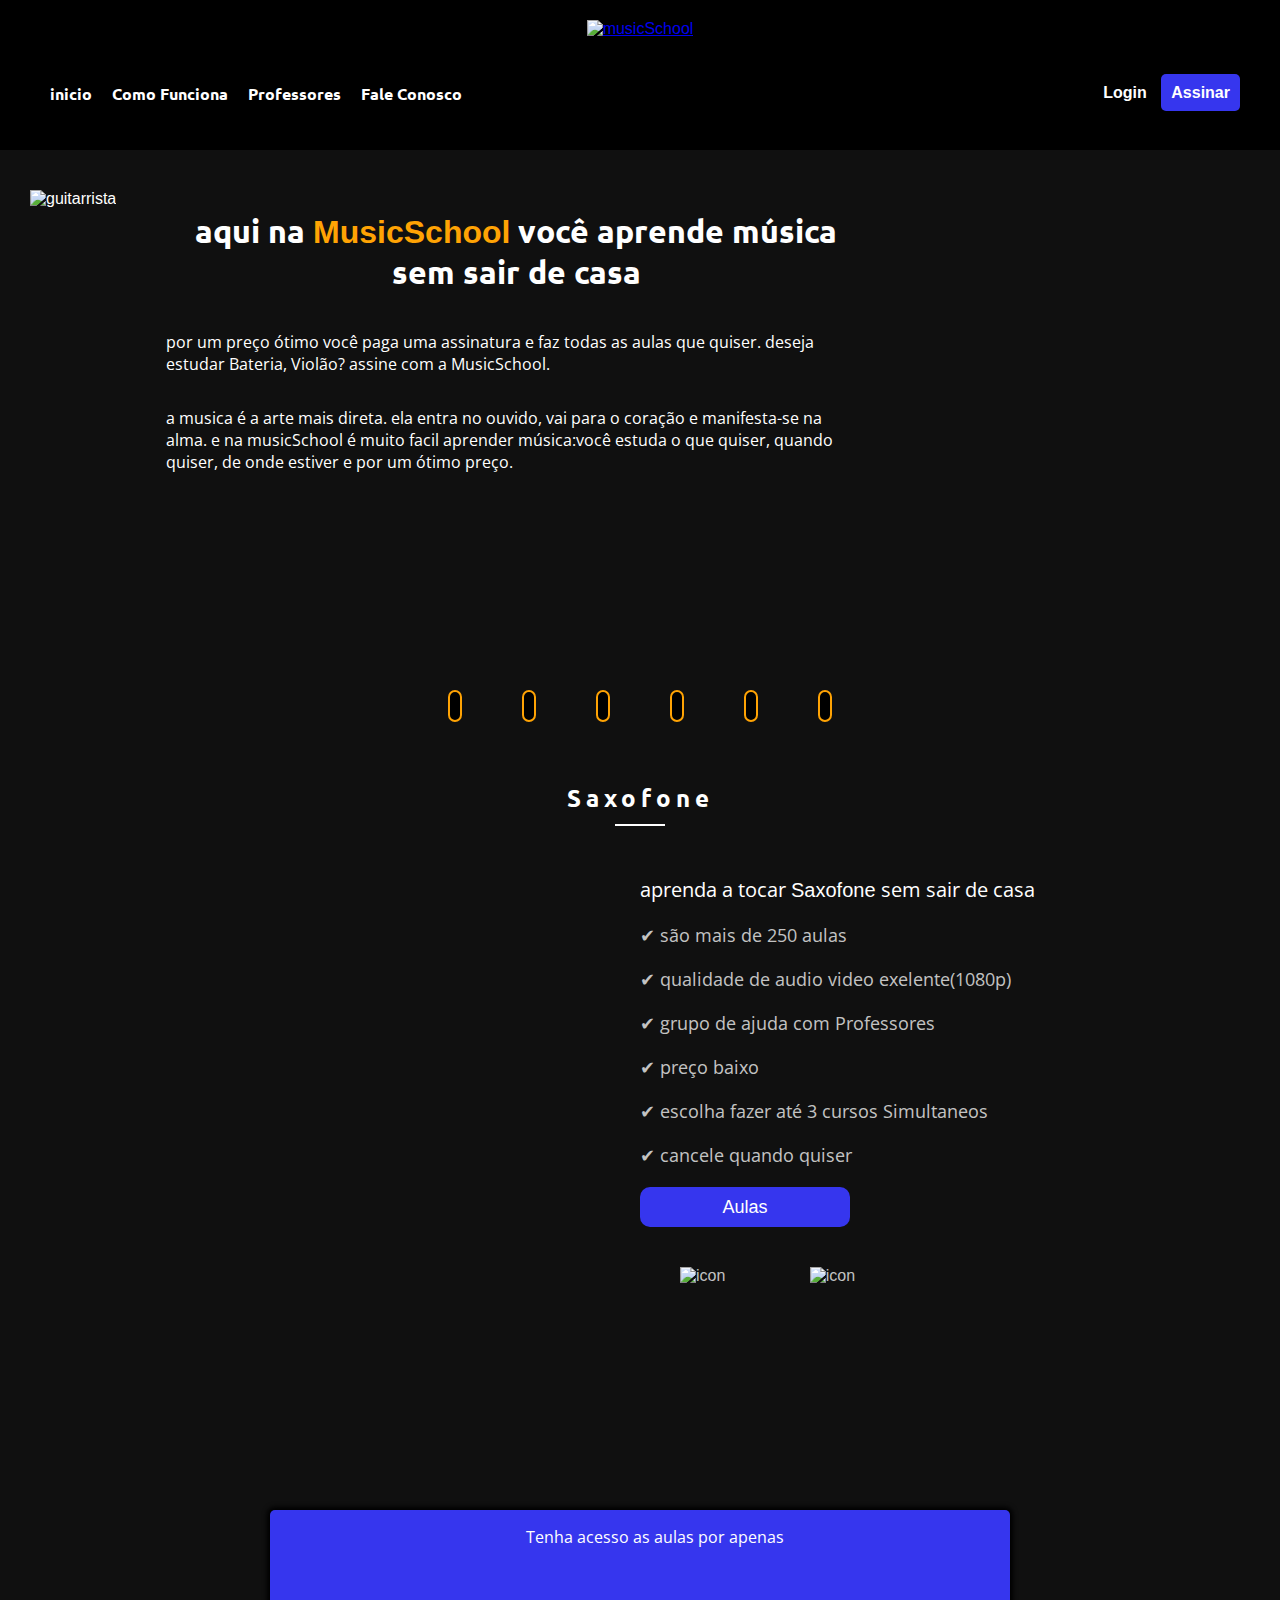
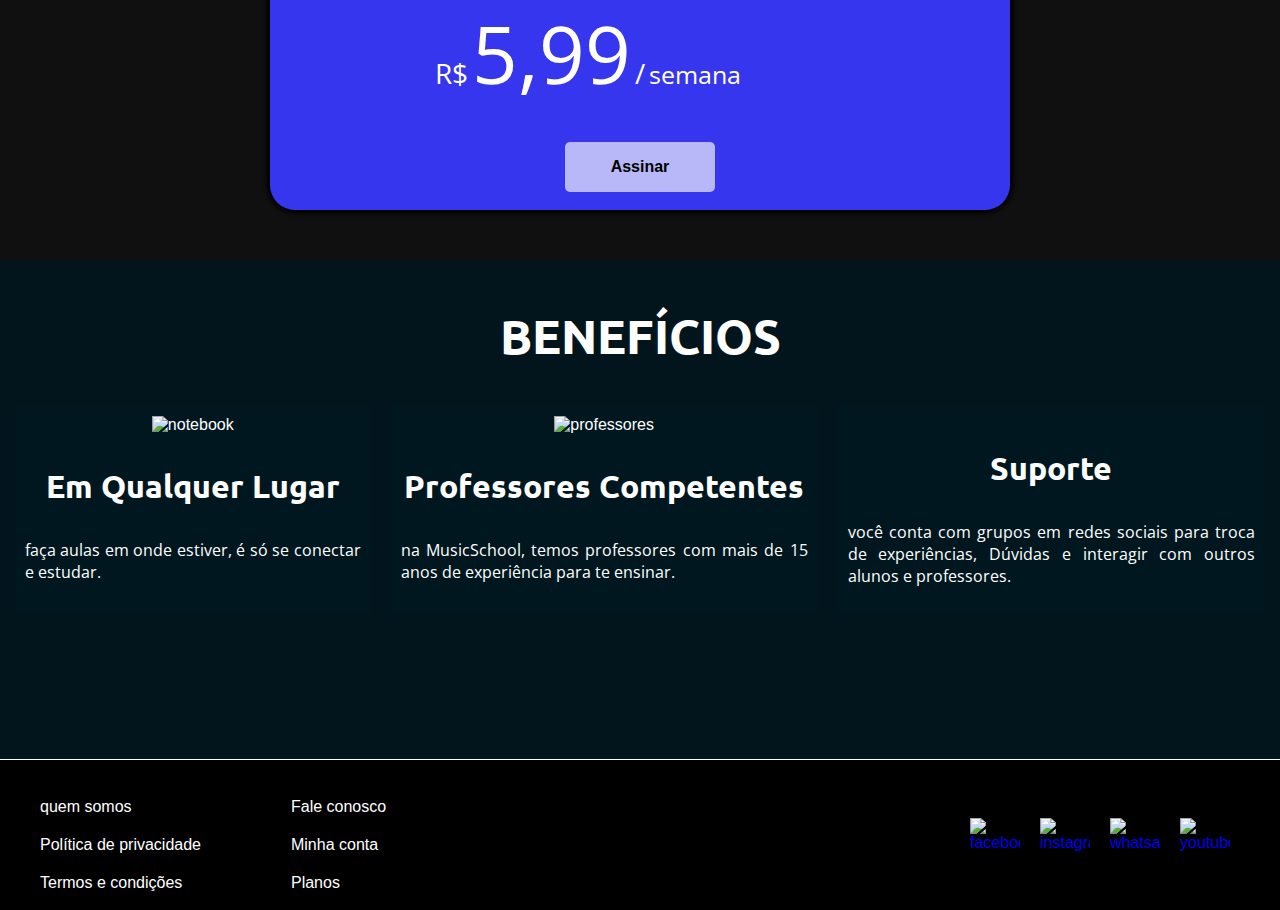
==== commit 74938ee6: "update color style and add favicon" ====
--- a/index.html
+++ b/index.html
@@ -3,8 +3,8 @@
 <head>
     <meta charset="UTF-8">
     <meta name="viewport" content="width=device-width, initial-scale=1.0">
-    <title>inicio - MusicSchool</title>
-    <link rel="icon" href="/favicon.ico" type="image/x-icon">
+    <title>MusicSchool</title>
+    <link rel="icon" href="favicon.ico" type="image/x-icon">
     <link rel="stylesheet" href="css/estilo.css">
     <link href="https://fonts.googleapis.com/css2?family=Open+Sans&family=Ubuntu&display=swap" rel="stylesheet"> 
 </head>
@@ -93,12 +93,8 @@
 
                     <a class="btn-aulas" href="login.html">Aulas</a>
                 </ul>
-                <object data="svg/icons8-música.svg" type="image/svg+xml" class="icon-music1"></object>
-                <object data="svg/icons8-música.svg" type="image/svg+xml" class="icon-music2"></object>
-                <object data="svg/icons8-música.svg" type="image/svg+xml" class="icon-music3"></object>
-                <object data="svg/icons8-música.svg" type="image/svg+xml" class="icon-music4"></object>
-
-
+                <img src="svg/icons8-música.svg" alt="icon" class="icon-music1">
+                <img src="svg/icons8-música.svg" alt="icon" class="icon-music3">
             </div>
         </div>
     </section>
@@ -134,20 +130,19 @@
                 <img src="svg/notebook.svg" alt="notebook">
                 <h3>Em Qualquer Lugar</h3>
                 <p>
-                    faça aulas em seu computador, smart phone ou tablet;não importa onde 
-                    estiver, é só se conectar e estudar.
+                    faça aulas em onde estiver, é só se conectar e estudar.
                 </p>
             </div>
             <div class="bnf2">
                 <img src="svg/education.svg" alt="professores">
                 <h3>Professores Competentes</h3>
                 <p>
-                    na MusicSchool, temos músicos e professores de exelência para te ensinar.
+                    na MusicSchool, temos professores com mais de 15 anos de experiência para te ensinar.
                 </p>
             </div>
             <div class="bnf3">
                 <object data="svg/message.svg" type="image/svg+xml"></object>
-                <h3>Interativo</h3>
+                <h3>Suporte</h3>
                 <p>
                     você conta com grupos em redes sociais para troca de experiências, Dúvidas
                     e interagir com outros alunos e professores.
@@ -179,4 +174,4 @@
     <script src="https://ajax.googleapis.com/ajax/libs/jquery/3.5.1/jquery.min.js"></script>
     <script src="JS/script.js"></script>
 </body>
-</html>+</html>
--- a/css/estilo.css
+++ b/css/estilo.css
@@ -26,7 +26,6 @@
     background-color:#101010;
     margin:0;
     padding:0;
-    outline-color:red;
 }
 /* personalizar a barra em geral, aqui estou definindo 10px de largura para a barra vertical
 e 10px de altura para a barra horizontal */
@@ -121,14 +120,14 @@
 }
 
 .btn-assinar {
-    background-color:var(--var-green);
+    background-color:#3636ee;
     padding:20px;
     border-radius: 5px;
     margin-right:40px;
 }
 
 .btn-assinar:hover {
-    box-shadow: 0 0 10px rgb(38, 233, 38);
+    box-shadow: 0 0 8px #0000df;
 }
 .menu-target {
     background:none;
@@ -173,7 +172,7 @@
     margin-right:5px;
 }
 .submenu-mobile .btnn-assinar {
-	background:#27ae61;
+	background:#3636ee;
 	padding:8px;
 	display:inline-block;
 	border-radius:5px;
@@ -216,7 +215,7 @@
 }
 .apresentacao-text p {
     animation-name: blur;
-    animation-duration: 1s;
+    animation-duration: 3s;
     animation-timing-function: ease-in;
     animation-iteration-count: 1;
     font-family: 'Open Sans', sans-serif;
@@ -387,7 +386,7 @@
     content:'';
     width:50px;
     height:2px;
-    background:#ffa304;
+    background:#ffffff;
     display:block;
 }
 iframe {
@@ -412,7 +411,7 @@
     list-style:none;
     font-family:'Open Sans', sans-serif;
 }
-.desc-video-play object {
+.desc-video-play img {
     width: 64px;
     margin:40px;
 }
@@ -428,7 +427,7 @@
 
 }
 .btn-aulas {
-    background-color:#27ae61;
+    background-color:#3636ee;
     padding:5px;
     color:white;
     display:block;
@@ -443,7 +442,7 @@
     transition:background-color ease-out .3s;
 }
 .btn-aulas:hover {
-    background:#22c067;
+    background:#5252fa;
 }
 
 /* card serviço */
@@ -460,7 +459,7 @@
     color:black;
 }
 .card {
-    background-color:#27ae61;
+    background-color:#3636ee;
     width:740px;
     height: 300px;
     border-radius:5px 5px 25px 25px;
@@ -469,7 +468,7 @@
     grid-template-areas: "a a a a a a"
                          "b b c c c c"
                          "d d d d d d";
-    box-shadow: 0 0 5px 3px #134d2c;
+    box-shadow: 0 0 5px 3px #000000;
 }
 
 .grid1 {
@@ -511,8 +510,8 @@
     font-size:25px;
 }
 .btn-as-card {
-    background-color:rgb(233, 197, 88);
-    color:#ffffff;
+    background-color:#ffffffa6;
+    color:#000000;
     font-weight: bold;
     font-family: Arial, Helvetica, sans-serif;
     font-size:16px;
@@ -542,9 +541,9 @@
 
 .servicos {
     height:500px;
-    background-color:rgba(226, 194, 95, 0.8);
+    background-color:#00171fcc;
     text-align:center;
-    color:#000000;
+    color:#ffffff;
     font-family: Arial, Helvetica, sans-serif;
     padding:5px;
     box-sizing: border-box;
@@ -583,13 +582,13 @@
 .bnf1, .bnf2, .bnf3 {
     padding:10px;
     transition:background ease-out .2s;
-    background:rgba(238, 188, 40,0.3);
+    background:#001820cc;
     margin-left: 10px;
     margin-right: 10px;
 }
 
 .bnf1:hover, .bnf2:hover, .bnf3:hover {
-    background-color:rgba(238, 188, 40, 0.9);
+    background-color:#012936cc;
     box-shadow: 0 3px 3px black;
 }
 
@@ -1223,7 +1222,7 @@
 
   .servicos {
     height:auto;
-    background-color:rgba(238, 188, 40, 0.8);
+    background-color:#042526e6;
     text-align:center;
     color:#000000;
     font-family: Arial, Helvetica, sans-serif;
@@ -1264,13 +1263,13 @@
 .bnf1, .bnf2, .bnf3 {
     padding:10px;
     transition:background ease-out .2s;
-    background:rgba(238, 188, 40,0.3);
+    background:#042122e6;
     margin-left: 10px;
     margin-right: 10px;
 }
 
 .bnf1:hover, .bnf2:hover, .bnf3:hover {
-    background-color:rgba(238, 188, 40, 0.9);
+    background-color:#052f30e6;
 }
 /* rodapé do site */
 
@@ -1288,7 +1287,7 @@
 }
 .footer .nav-footer a:hover {
     text-decoration: underline;
-    text-decoration-color: #ffa304;
+    text-decoration-color: #ff0404;
 }
 .footer .nav-footer li {
     list-style:none;
@@ -1350,4 +1349,4 @@
 }
 .extra__info {
     font-family: 'Lato';
-}+}
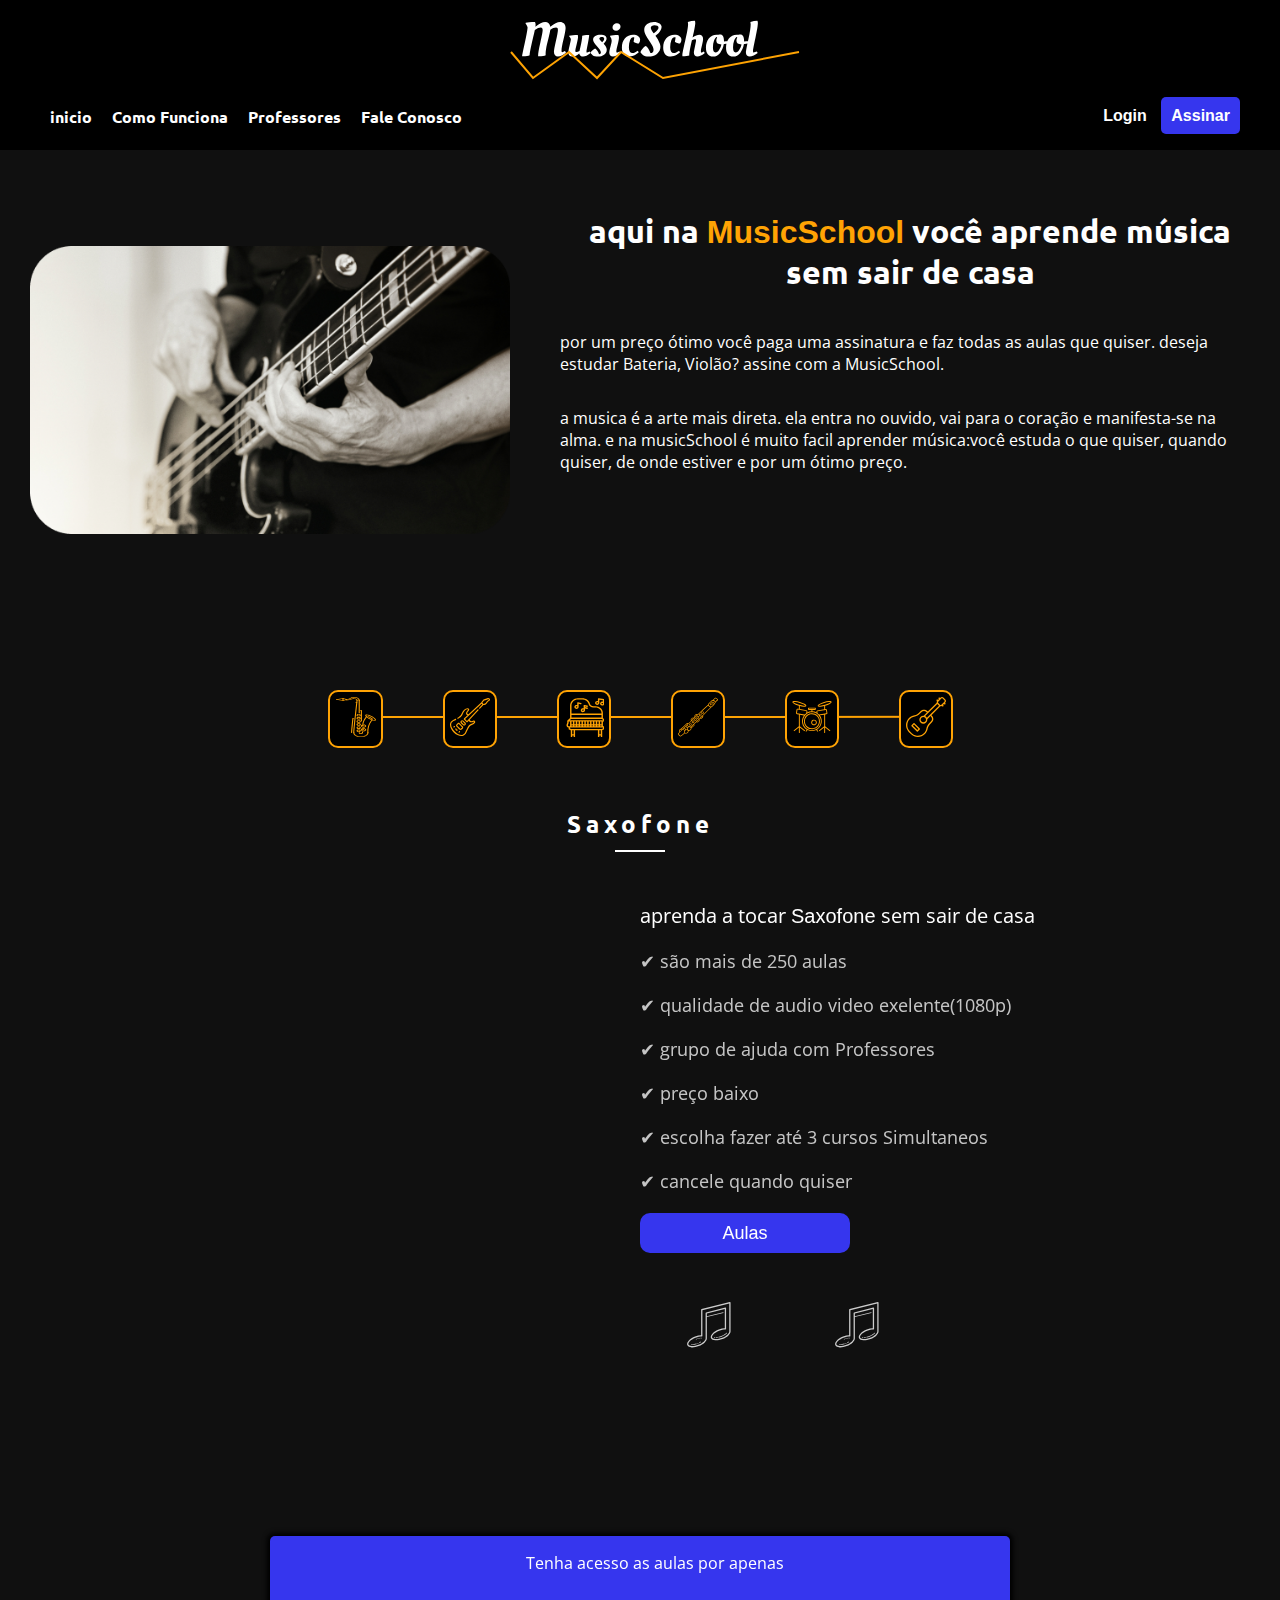
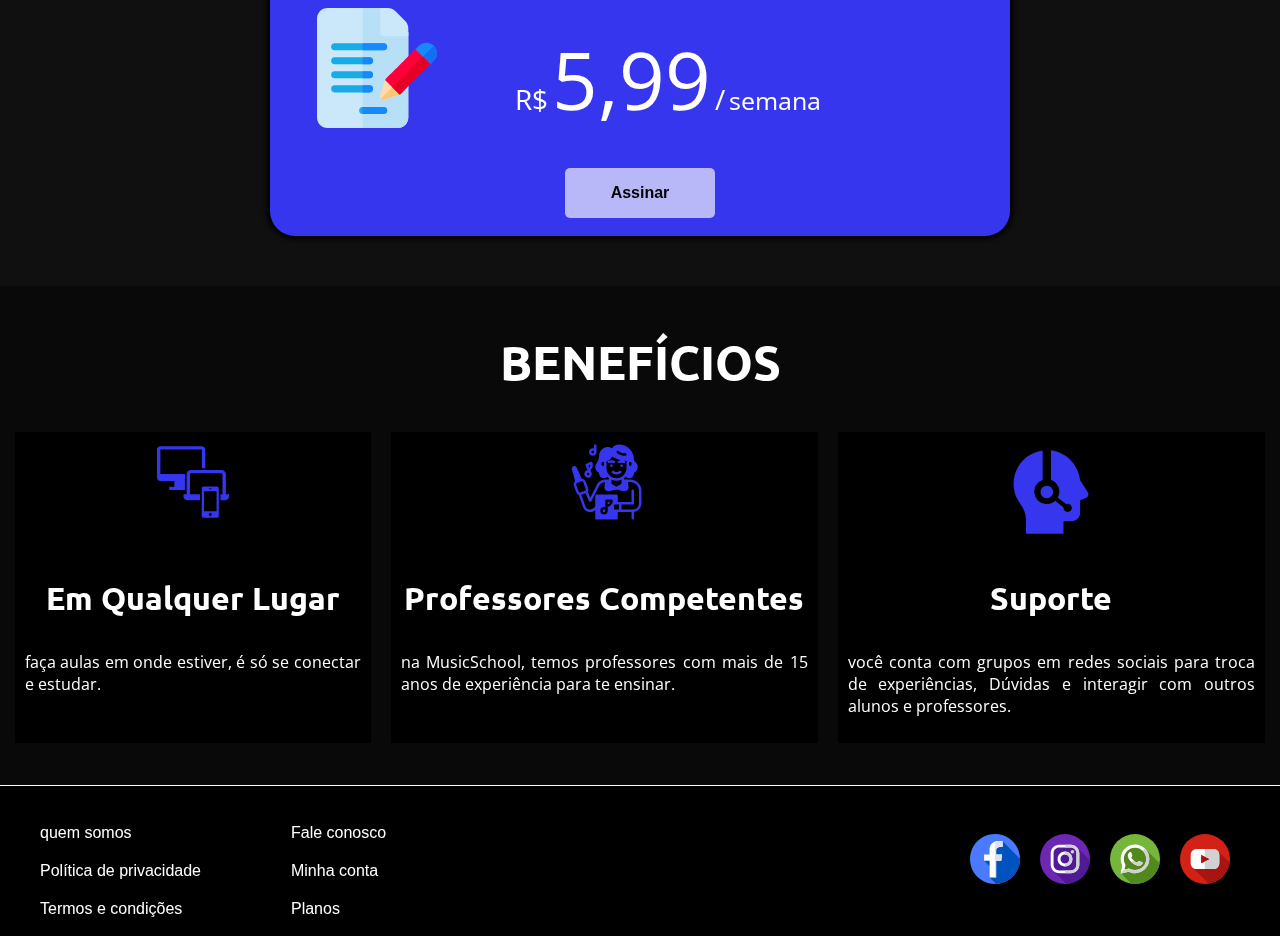
==== commit 22fa59af: "style: :art: adicionando animações em varias páginas ,  mudança de icones na parte de serviços, dele" ====
--- a/index.html
+++ b/index.html
@@ -5,6 +5,7 @@
     <meta name="viewport" content="width=device-width, initial-scale=1.0">
     <title>MusicSchool</title>
     <link rel="icon" href="favicon.ico" type="image/x-icon">
+    <link rel="stylesheet" href="https://cdnjs.cloudflare.com/ajax/libs/animate.css/4.0.0/animate.min.css"/>
     <link rel="stylesheet" href="css/estilo.css">
     <link href="https://fonts.googleapis.com/css2?family=Open+Sans&family=Ubuntu&display=swap" rel="stylesheet"> 
 </head>
@@ -47,7 +48,7 @@
 
     <section class="apresentacao">
         <div class="apresentacao-img">
-            <img src="img/img-guitarHome.png" alt="guitarrista">
+            <img class="animate__animated animate__fadeInTopLeft " src="img/img-guitarHome.png" alt="guitarrista">
         </div>
         <div class="apresentacao-text">
             <h1>aqui na <span class="musicSchool">MusicSchool</span> você aprende música
@@ -127,21 +128,21 @@
         <h2>Benefícios</h2>
         <div class="servicos-container">
             <div class="bnf1">
-                <img src="svg/notebook.svg" alt="notebook">
+                <img src="svg/devices.svg" alt="dispositivos">
                 <h3>Em Qualquer Lugar</h3>
                 <p>
                     faça aulas em onde estiver, é só se conectar e estudar.
                 </p>
             </div>
             <div class="bnf2">
-                <img src="svg/education.svg" alt="professores">
+                <img src="svg/music-teacher.svg" alt="professores">
                 <h3>Professores Competentes</h3>
                 <p>
                     na MusicSchool, temos professores com mais de 15 anos de experiência para te ensinar.
                 </p>
             </div>
             <div class="bnf3">
-                <object data="svg/message.svg" type="image/svg+xml"></object>
+                <img src="svg/suporte.svg" alt="suporte">
                 <h3>Suporte</h3>
                 <p>
                     você conta com grupos em redes sociais para troca de experiências, Dúvidas
--- a/css/estilo.css
+++ b/css/estilo.css
@@ -99,12 +99,12 @@
 .menu li a{
     color:white;
     text-decoration: transparent;
-    transition: all ease-in .3s;
+    transition: all ease-in 400ms;
     font-family: 'Ubuntu', sans-serif;
 }
 .menu li a:hover {
-    text-decoration:underline;
-    text-decoration-color: #ffa304;
+    border-bottom: 2px solid #ffa304;
+    transition: all ease-in 200ms;
 }
 
 .submenu {
@@ -206,6 +206,7 @@
     height: 100%;
     width: 100%;
     object-fit: contain;
+    animation-delay: 1.2s;
 }
 
 .apresentacao-text {
@@ -215,7 +216,7 @@
 }
 .apresentacao-text p {
     animation-name: blur;
-    animation-duration: 3s;
+    animation-duration: 4s;
     animation-timing-function: ease-in;
     animation-iteration-count: 1;
     font-family: 'Open Sans', sans-serif;
@@ -239,7 +240,7 @@
     justify-content: center;
     margin-top:100px;
     position:relative;
-
+    cursor: pointer;
 }
 .instruments::after {
     content:'';
@@ -282,6 +283,7 @@
     margin-left:30px;
     margin-right:30px;
 }
+
 .instruments-item2Novo::after {
     content:url(../svg/electric-guitar-branco.svg);
     display:block;
@@ -541,7 +543,7 @@
 
 .servicos {
     height:500px;
-    background-color:#00171fcc;
+    background-color:#00000067;
     text-align:center;
     color:#ffffff;
     font-family: Arial, Helvetica, sans-serif;
@@ -581,15 +583,16 @@
 }
 .bnf1, .bnf2, .bnf3 {
     padding:10px;
-    transition:background ease-out .2s;
-    background:#001820cc;
+    transition:all ease-in 300ms;
+    background:#000000;
     margin-left: 10px;
     margin-right: 10px;
 }
 
 .bnf1:hover, .bnf2:hover, .bnf3:hover {
-    background-color:#012936cc;
-    box-shadow: 0 3px 3px black;
+    background-color:#000000;
+    border-bottom: 3px solid #3636ee;
+    transition:all ease-in 300ms;
 }
 
 /* rodapé do site */
@@ -1222,16 +1225,14 @@
 
   .servicos {
     height:auto;
-    background-color:#042526e6;
     text-align:center;
-    color:#000000;
     font-family: Arial, Helvetica, sans-serif;
     padding:5px;
     box-sizing: border-box;
     border-bottom:1px solid white;
     z-index: 10;
 }
-.servicos object {
+.servicos img {
     width:100px;
     height: 100px;
 }
@@ -1263,13 +1264,8 @@
 .bnf1, .bnf2, .bnf3 {
     padding:10px;
     transition:background ease-out .2s;
-    background:#042122e6;
     margin-left: 10px;
     margin-right: 10px;
-}
-
-.bnf1:hover, .bnf2:hover, .bnf3:hover {
-    background-color:#052f30e6;
 }
 /* rodapé do site */
 
